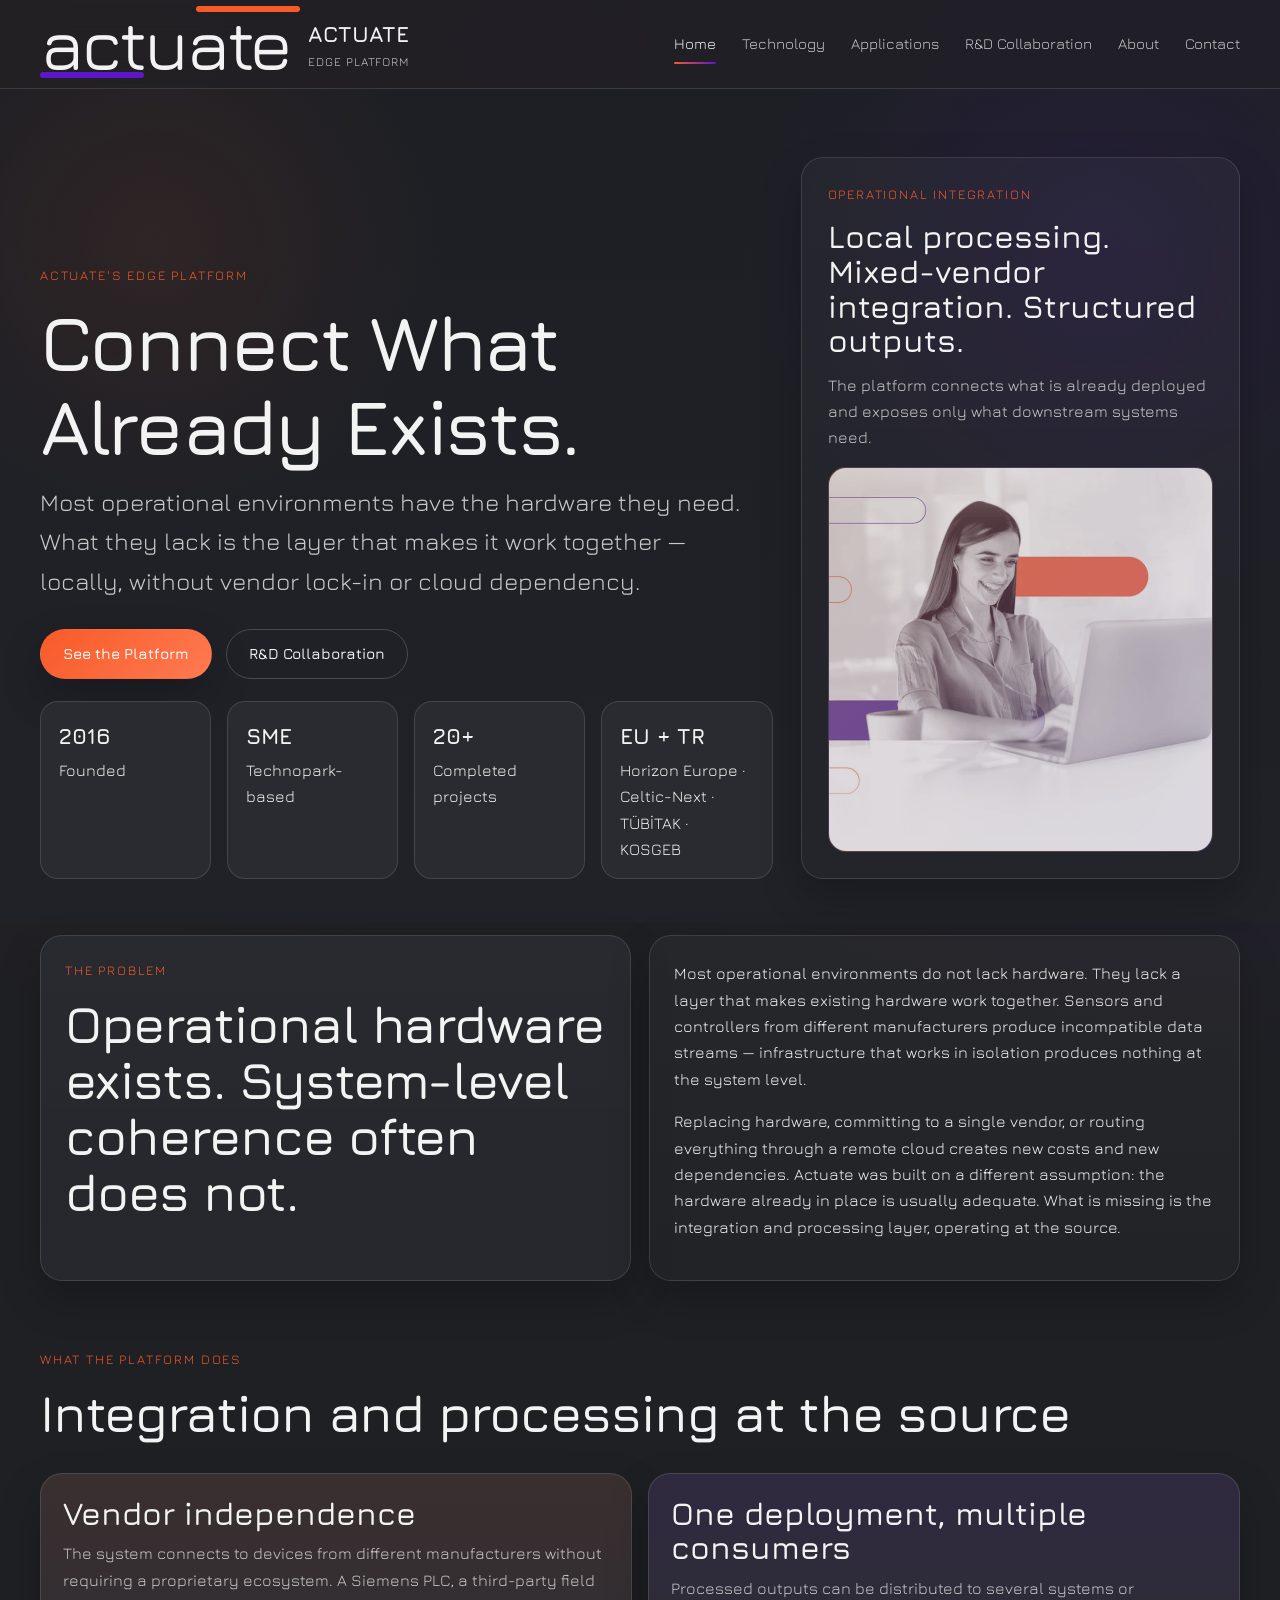
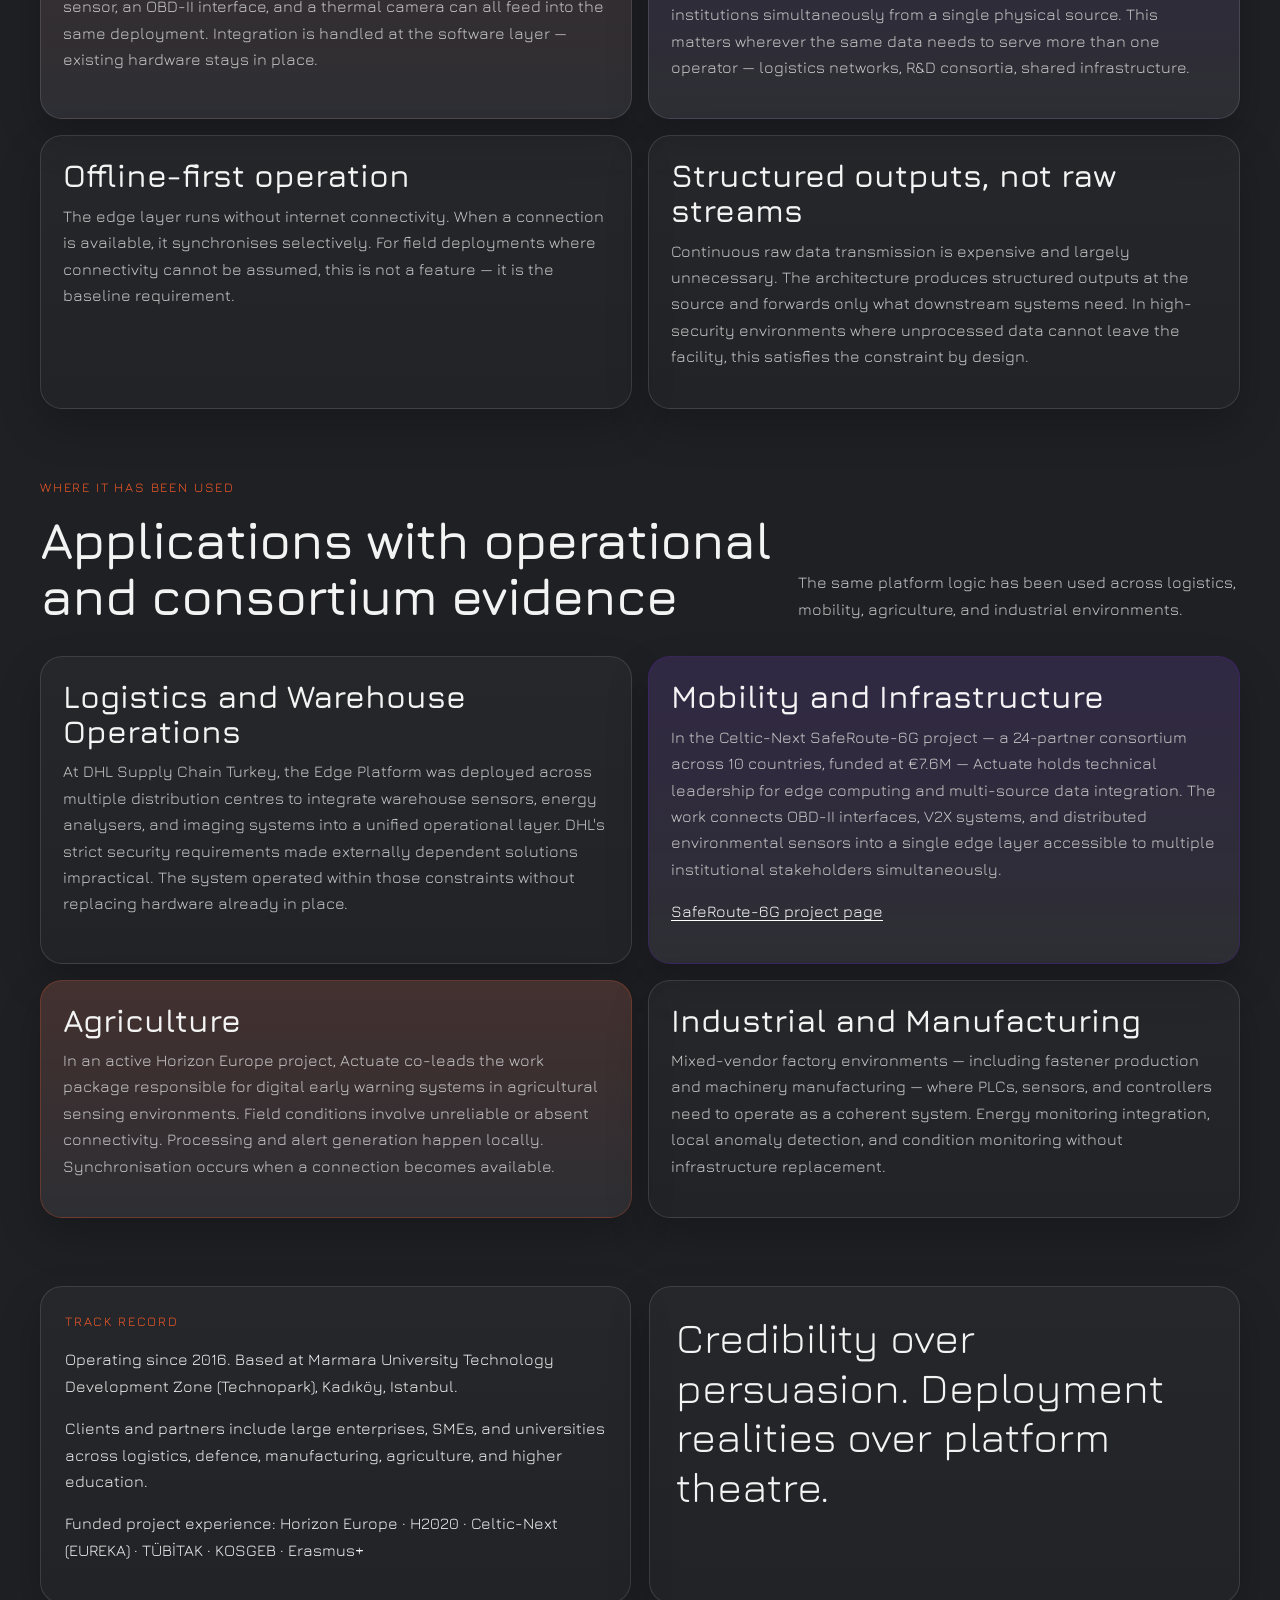
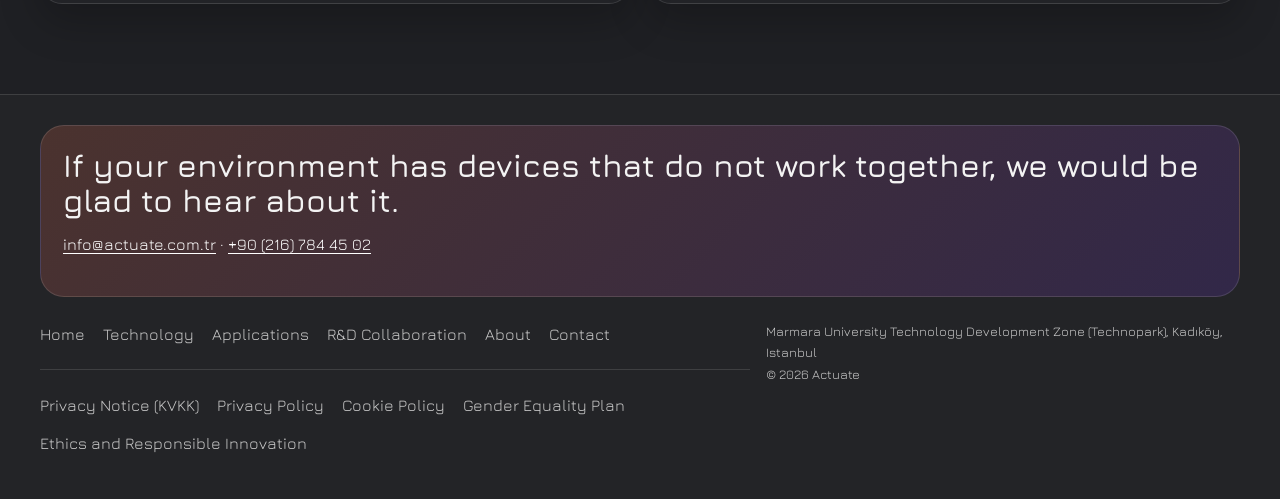
==== index.html @ cb900380 "Initial Actuate static website" ====
<!doctype html>
<html lang="en">
<head>
  <meta charset="utf-8">
  <meta name="viewport" content="width=device-width, initial-scale=1">
  <title>Actuate | Home</title>
  <meta name="description" content="Actuate edge platform for mixed-vendor environments.">
  <link rel="preconnect" href="https://fonts.googleapis.com">
  <link rel="preconnect" href="https://fonts.gstatic.com" crossorigin>
  <link rel="stylesheet" href="css/style.css">
</head>
<body>
  <header class="site-header">
    <div class="container nav-wrap">
      <a class="brand" href="index.html"><div class="brand-mark"><div class="brand-bars"><span class="brand-bar-orange"></span><span class="brand-bar-purple"></span></div><div class="brand-word">actuate</div></div><div class="brand-meta"><strong>ACTUATE</strong><small>Edge Platform</small></div></a>
      <nav class="main-nav">
        <a href="index.html" class="active">Home</a><a href="technology.html" class="">Technology</a><a href="applications.html" class="">Applications</a><a href="rd-collaboration.html" class="">R&D Collaboration</a><a href="about.html" class="">About</a><a href="contact.html" class="">Contact</a>
      </nav>
    </div>
  </header>
  <main>
    
<section class="hero">
  <div class="container hero-grid hero-home">
    <div>
      <div class="eyebrow">Actuate's Edge Platform</div>
      <h1>Connect What Already Exists.</h1>
      <p class="lead">Most operational environments have the hardware they need. What they lack is the layer that makes it work together — locally, without vendor lock-in or cloud dependency.</p>
      <div class="cta-row">
        <a class="btn btn-primary" href="technology.html">See the Platform</a>
        <a class="btn btn-secondary" href="rd-collaboration.html">R&amp;D Collaboration</a>
      </div>
      <div class="evidence-strip">
        <div class="evidence-item"><strong>2016</strong><span>Founded</span></div>
        <div class="evidence-item"><strong>SME</strong><span>Technopark-based</span></div>
        <div class="evidence-item"><strong>20+</strong><span>Completed projects</span></div>
        <div class="evidence-item"><strong>EU + TR</strong><span>Horizon Europe · Celtic-Next · TÜBİTAK · KOSGEB</span></div>
      </div>
    </div>
    <aside class="hero-panel">
      <div class="eyebrow">Operational integration</div>
      <h3>Local processing. Mixed-vendor integration. Structured outputs.</h3>
      <p class="muted">The platform connects what is already deployed and exposes only what downstream systems need.</p>
      <div class="shape"><img src="assets/images/shape-a.png" alt=""></div>
    </aside>
  </div>
</section>

<section class="section section-tight">
  <div class="container grid-2">
    <section class="panel panel-muted">
      <div class="eyebrow">The problem</div>
      <h2>Operational hardware exists. System-level coherence often does not.</h2>
    </section>
    <section class="panel">
      <p>Most operational environments do not lack hardware. They lack a layer that makes existing hardware work together. Sensors and controllers from different manufacturers produce incompatible data streams — infrastructure that works in isolation produces nothing at the system level.</p>
      <p>Replacing hardware, committing to a single vendor, or routing everything through a remote cloud creates new costs and new dependencies. Actuate was built on a different assumption: the hardware already in place is usually adequate. What is missing is the integration and processing layer, operating at the source.</p>
    </section>
  </div>
</section>

<section class="section">
  <div class="container">
    <div class="section-head">
      <div>
        <div class="eyebrow">What the platform does</div>
        <h2>Integration and processing at the source</h2>
      </div>
    </div>
    <div class="feature-grid">
      <article class="card card-accent">
        <h3>Vendor independence</h3>
        <p>The system connects to devices from different manufacturers without requiring a proprietary ecosystem. A Siemens PLC, a third-party field sensor, an OBD-II interface, and a thermal camera can all feed into the same deployment. Integration is handled at the software layer — existing hardware stays in place.</p>
      </article>
      <article class="card card-accent-2">
        <h3>One deployment, multiple consumers</h3>
        <p>Processed outputs can be distributed to several systems or institutions simultaneously from a single physical source. This matters wherever the same data needs to serve more than one operator — logistics networks, R&amp;D consortia, shared infrastructure.</p>
      </article>
      <article class="card">
        <h3>Offline-first operation</h3>
        <p>The edge layer runs without internet connectivity. When a connection is available, it synchronises selectively. For field deployments where connectivity cannot be assumed, this is not a feature — it is the baseline requirement.</p>
      </article>
      <article class="card">
        <h3>Structured outputs, not raw streams</h3>
        <p>Continuous raw data transmission is expensive and largely unnecessary. The architecture produces structured outputs at the source and forwards only what downstream systems need. In high-security environments where unprocessed data cannot leave the facility, this satisfies the constraint by design.</p>
      </article>
    </div>
  </div>
</section>

<section class="section">
  <div class="container">
    <div class="section-head">
      <div>
        <div class="eyebrow">Where it has been used</div>
        <h2>Applications with operational and consortium evidence</h2>
      </div>
      <p>The same platform logic has been used across logistics, mobility, agriculture, and industrial environments.</p>
    </div>
    <div class="applications-grid">
      <article class="card">
        <h3>Logistics and Warehouse Operations</h3>
        <p>At DHL Supply Chain Turkey, the Edge Platform was deployed across multiple distribution centres to integrate warehouse sensors, energy analysers, and imaging systems into a unified operational layer. DHL's strict security requirements made externally dependent solutions impractical. The system operated within those constraints without replacing hardware already in place.</p>
      </article>
      <article class="card app-emphasis-purple">
        <h3>Mobility and Infrastructure</h3>
        <p>In the Celtic-Next SafeRoute-6G project — a 24-partner consortium across 10 countries, funded at €7.6M — Actuate holds technical leadership for edge computing and multi-source data integration. The work connects OBD-II interfaces, V2X systems, and distributed environmental sensors into a single edge layer accessible to multiple institutional stakeholders simultaneously.</p>
        <p><a class="inline-link" href="https://www.celticnext.eu/project-saferoute-6g/" target="_blank" rel="noopener">SafeRoute-6G project page</a></p>
      </article>
      <article class="card app-emphasis">
        <h3>Agriculture</h3>
        <p>In an active Horizon Europe project, Actuate co-leads the work package responsible for digital early warning systems in agricultural sensing environments. Field conditions involve unreliable or absent connectivity. Processing and alert generation happen locally. Synchronisation occurs when a connection becomes available.</p>
      </article>
      <article class="card">
        <h3>Industrial and Manufacturing</h3>
        <p>Mixed-vendor factory environments — including fastener production and machinery manufacturing — where PLCs, sensors, and controllers need to operate as a coherent system. Energy monitoring integration, local anomaly detection, and condition monitoring without infrastructure replacement.</p>
      </article>
    </div>
  </div>
</section>

<section class="section">
  <div class="container grid-2">
    <section class="panel">
      <div class="eyebrow">Track record</div>
      <p>Operating since 2016. Based at Marmara University Technology Development Zone (Technopark), Kadıköy, Istanbul.</p>
      <p>Clients and partners include large enterprises, SMEs, and universities across logistics, defence, manufacturing, agriculture, and higher education.</p>
      <p>Funded project experience: Horizon Europe · H2020 · Celtic-Next (EUREKA) · TÜBİTAK · KOSGEB · Erasmus+</p>
    </section>
    <aside class="quote-card">
      <blockquote>Credibility over persuasion. Deployment realities over platform theatre.</blockquote>
    </aside>
  </div>
</section>

  </main>
  
<footer class="site-footer">
  <div class="container">
    <div class="footer-top-cta">
      <h3>If your environment has devices that do not work together, we would be glad to hear about it.</h3>
      <p><a class="inline-link" href="mailto:info@actuate.com.tr">info@actuate.com.tr</a> · <a class="inline-link" href="tel:+902167844502">+90 (216) 784 45 02</a></p>
    </div>
    <div class="footer-grid">
      <div>
        <div class="footer-nav"><a href="index.html">Home</a><a href="technology.html">Technology</a><a href="applications.html">Applications</a><a href="rd-collaboration.html">R&D Collaboration</a><a href="about.html">About</a><a href="contact.html">Contact</a></div>
        <hr class="sep">
        <div class="footer-legal"><a href="privacy-notice-kvkk.html">Privacy Notice (KVKK)</a><a href="privacy-policy.html">Privacy Policy</a><a href="cookie-policy.html">Cookie Policy</a><a href="gender-equality-plan.html">Gender Equality Plan</a><a href="ethics-and-responsible-innovation.html">Ethics and Responsible Innovation</a></div>
      </div>
      <div class="small">
        Marmara University Technology Development Zone (Technopark), Kadıköy, Istanbul<br>
        © <span data-year></span> Actuate
      </div>
    </div>
  </div>
</footer>

  <script src="js/main.js"></script>
</body>
</html>
---- css/style.css ----
@import url('https://fonts.googleapis.com/css2?family=Jura:wght@300;400;500;600;700&display=swap');

:root{
  --bg:#1f2024;
  --surface:#2a2b30;
  --surface-2:#24252a;
  --surface-3:#313238;
  --accent:#f85a28;
  --accent-2:#5b17c9;
  --text:#f3f3f3;
  --muted:#c9c9c9;
  --line:rgba(255,255,255,.12);
  --max:1200px;
  --radius:22px;
  --shadow:0 18px 42px rgba(0,0,0,.22);
}
*{box-sizing:border-box}
html{scroll-behavior:smooth}
body{
  margin:0;
  background:
    radial-gradient(circle at top right, rgba(91,23,201,.16), transparent 28%),
    radial-gradient(circle at top left, rgba(248,90,40,.10), transparent 26%),
    var(--bg);
  color:var(--text);
  font-family:"Jura",system-ui,sans-serif;
  line-height:1.65;
}
img{max-width:100%;display:block}
a{color:inherit;text-decoration:none}
.container{width:min(var(--max), calc(100% - 32px));margin:0 auto}
.site-header{
  position:sticky; top:0; z-index:50;
  backdrop-filter:blur(16px);
  background:rgba(31,32,36,.84);
  border-bottom:1px solid var(--line);
}
.nav-wrap{
  min-height:84px; display:flex; align-items:center; justify-content:space-between; gap:20px;
}
.brand{display:flex; align-items:center; gap:14px; min-width:0}
.brand img{width:132px; height:auto; border-radius:12px}
.brand small{color:var(--muted); display:block; font-size:12px; letter-spacing:.08em; text-transform:uppercase}
.main-nav{
  display:flex; gap:26px; flex-wrap:wrap; justify-content:flex-end; align-items:center;
}
.main-nav a{
  color:var(--muted);
  font-size:15px;
  position:relative;
  padding:10px 0;
}
.main-nav a:hover,.main-nav a.active{color:var(--text)}
.main-nav a.active::after,.main-nav a:hover::after{
  content:""; position:absolute; left:0; right:0; bottom:2px; height:2px;
  background:linear-gradient(90deg,var(--accent),var(--accent-2));
  border-radius:999px;
}
.hero{padding:68px 0 44px}
.hero-grid{
  display:grid; gap:28px; align-items:end;
}
.hero-home{grid-template-columns:1.25fr .75fr}
.hero-generic{grid-template-columns:1fr .62fr}
.eyebrow{
  color:var(--accent); font-size:13px; text-transform:uppercase; letter-spacing:.14em; margin-bottom:14px;
}
h1,h2,h3,h4{margin:0 0 14px; line-height:1.08}
h1{font-size:clamp(42px,8vw,78px); font-weight:600; letter-spacing:-.03em}
h2{font-size:clamp(30px,6vw,52px); font-weight:600; letter-spacing:-.02em}
h3{font-size:clamp(22px,4.6vw,32px); font-weight:600}
p{margin:0 0 16px}
.lead{
  color:var(--muted);
  font-size:clamp(18px,2.4vw,24px);
  max-width:900px;
}
.cta-row{display:flex; gap:14px; flex-wrap:wrap; margin-top:28px}
.btn{
  display:inline-flex; align-items:center; justify-content:center;
  min-height:50px; padding:0 22px; border-radius:999px;
  border:1px solid transparent; font-weight:600; font-size:15px;
  transition:.2s ease;
}
.btn-primary{
  background:linear-gradient(135deg,var(--accent),#ff7a52); color:#fff; box-shadow:var(--shadow);
}
.btn-secondary{
  background:transparent; border-color:rgba(255,255,255,.18); color:var(--text);
}
.btn:hover{transform:translateY(-1px)}
.hero-panel,.panel,.card,.evidence-card,.quote-card{
  background:linear-gradient(180deg, rgba(255,255,255,.03), rgba(255,255,255,.015));
  border:1px solid var(--line);
  box-shadow:var(--shadow);
  border-radius:var(--radius);
}
.hero-panel{padding:26px; min-height:100%}
.hero-panel .shape{
  aspect-ratio:1/1; border-radius:18px; overflow:hidden; margin-top:10px;
  background:
    linear-gradient(135deg, rgba(248,90,40,.2), rgba(91,23,201,.2)),
    var(--surface);
  border:1px solid rgba(255,255,255,.08);
}
.hero-panel .shape img{width:100%; height:100%; object-fit:cover; mix-blend-mode:screen; opacity:.82}
.section{padding:34px 0}
.section-tight{padding-top:12px}
.section-head{display:flex; align-items:end; justify-content:space-between; gap:20px; margin-bottom:18px}
.section-head p{max-width:760px; color:var(--muted)}
.grid-2{display:grid; grid-template-columns:1fr; gap:18px}
.panel{padding:24px}
.panel-muted{background:linear-gradient(180deg, rgba(255,255,255,.025), rgba(255,255,255,.01)), var(--surface-2)}
.list-clean{margin:0; padding-left:18px}
.list-clean li{margin:0 0 10px}
.feature-grid,.applications-grid,.legal-grid,.evidence-strip,.contact-grid,.footer-grid{
  display:grid; gap:16px;
}
.feature-grid,.applications-grid{grid-template-columns:1fr}
.card{padding:22px; height:100%}
.card h3{margin-bottom:10px}
.card p,.muted{color:var(--muted)}
.card-accent{
  background:
    linear-gradient(180deg, rgba(248,90,40,.08), rgba(255,255,255,.015)),
    var(--surface);
}
.card-accent-2{
  background:
    linear-gradient(180deg, rgba(91,23,201,.10), rgba(255,255,255,.015)),
    var(--surface);
}
.evidence-strip{grid-template-columns:repeat(2,1fr); margin-top:22px}
.evidence-item{
  background:var(--surface);
  border:1px solid var(--line);
  border-radius:18px;
  padding:16px 18px;
}
.evidence-item strong{display:block; font-size:22px; margin-bottom:2px}
.quote-card{
  padding:26px;
  position:relative;
}
.quote-card blockquote{
  margin:0;
  font-size:clamp(26px,4vw,42px);
  line-height:1.18;
}
.safe-card{
  padding:22px;
  background:
    linear-gradient(180deg, rgba(91,23,201,.16), rgba(255,255,255,.015)),
    var(--surface);
}
.stats{display:grid; grid-template-columns:repeat(2,1fr); gap:12px; margin:18px 0}
.stat{
  background:rgba(255,255,255,.04);
  border:1px solid rgba(255,255,255,.08);
  border-radius:16px;
  padding:14px;
}
.stat strong{display:block; font-size:22px}
.app-emphasis{
  border-color:rgba(248,90,40,.25);
  background:
    linear-gradient(180deg, rgba(248,90,40,.12), rgba(255,255,255,.015)),
    var(--surface);
}
.app-emphasis-purple{
  border-color:rgba(91,23,201,.24);
  background:
    linear-gradient(180deg, rgba(91,23,201,.13), rgba(255,255,255,.015)),
    var(--surface);
}
.table-wrap{overflow:auto}
table{
  width:100%; border-collapse:collapse; min-width:680px; background:var(--surface);
  border:1px solid var(--line); border-radius:18px; overflow:hidden;
}
th,td{padding:16px 18px; text-align:left; border-bottom:1px solid var(--line)}
th{font-weight:600; color:#fff; background:rgba(255,255,255,.03)}
tr:last-child td{border-bottom:none}
.contact-grid{grid-template-columns:1fr}
.form-grid{display:grid; gap:14px}
label{display:block; font-size:14px; color:var(--muted); margin-bottom:8px}
input,textarea,select{
  width:100%; background:#191a1d; color:var(--text);
  border:1px solid rgba(255,255,255,.10); border-radius:14px;
  padding:14px 16px; font:inherit;
}
textarea{min-height:160px; resize:vertical}
.site-footer{
  margin-top:56px; padding:30px 0 42px; border-top:1px solid var(--line);
  background:rgba(255,255,255,.015);
}
.footer-top-cta{
  padding:22px; margin-bottom:24px;
  background:
    linear-gradient(135deg, rgba(248,90,40,.16), rgba(91,23,201,.16)),
    var(--surface);
  border:1px solid var(--line); border-radius:24px;
}
.footer-grid{grid-template-columns:1fr}
.footer-nav,.footer-legal{display:flex; flex-wrap:wrap; gap:12px 18px}
.footer-nav a,.footer-legal a{color:var(--muted)}
.footer-nav a:hover,.footer-legal a:hover{color:#fff}
.small{font-size:13px; color:var(--muted)}
.inline-link{color:#fff; text-decoration:underline; text-underline-offset:3px}
.kv-only{max-width:920px}
hr.sep{border:none; border-top:1px solid var(--line); margin:22px 0}
@media (min-width:720px){
  .grid-2{grid-template-columns:1fr 1fr}
  .feature-grid{grid-template-columns:repeat(2,1fr)}
  .applications-grid{grid-template-columns:repeat(2,1fr)}
  .contact-grid{grid-template-columns:.95fr 1.05fr}
  .footer-grid{grid-template-columns:1.2fr .8fr}
  .evidence-strip{grid-template-columns:repeat(4,1fr)}
}
@media (min-width:980px){
  .feature-grid{grid-template-columns:repeat(2,1fr)}
  .applications-grid{grid-template-columns:repeat(2,1fr)}
}
@media (max-width:880px){
  .hero-home,.hero-generic{grid-template-columns:1fr}
  .nav-wrap{align-items:flex-start; padding:14px 0}
}


/* V2.1 revisions */
.brand{gap:18px}
.brand img{display:none}
.brand-mark{position:relative;display:flex;flex-direction:column;justify-content:center;min-width:240px;height:88px}
.brand-word{font-size:72px;line-height:.9;font-weight:500;letter-spacing:-.04em;color:#f3f3f3}
.brand-bars{position:absolute;inset:0;pointer-events:none}
.brand-bar-orange,.brand-bar-purple{position:absolute;height:6px;border-radius:999px}
.brand-bar-orange{width:104px;left:156px;top:6px;background:var(--accent)}
.brand-bar-purple{width:104px;left:0;bottom:10px;background:var(--accent-2)}
.brand-meta strong{font-size:22px}
.brand-meta span{font-size:13px}
.hero{background:radial-gradient(circle at 86% 20%, rgba(91,23,201,.12), transparent 28%),radial-gradient(circle at 12% 18%, rgba(248,90,40,.08), transparent 22%),linear-gradient(180deg, #1d1f24 0%, #202228 100%)}
.hero-card{min-height:100%}
.visual-frame{min-height:280px;border-radius:22px;border:1px solid rgba(255,255,255,.09);background:linear-gradient(180deg, rgba(255,255,255,.02), rgba(255,255,255,.01)), #17181c;position:relative;overflow:hidden}
.visual-grid{position:absolute;inset:0;background-image:linear-gradient(rgba(255,255,255,.04) 1px, transparent 1px),linear-gradient(90deg, rgba(255,255,255,.04) 1px, transparent 1px);background-size:28px 28px;mask-image:linear-gradient(180deg, rgba(0,0,0,.9), rgba(0,0,0,.28))}
.visual-chip{position:absolute;padding:10px 14px;border-radius:999px;background:rgba(255,255,255,.06);border:1px solid rgba(255,255,255,.10);font-size:13px}
.visual-chip.orange{background:rgba(248,90,40,.12)}
.visual-chip.purple{background:rgba(91,23,201,.14)}
.visual-chip.one{left:10%;top:14%}
.visual-chip.two{right:14%;top:20%}
.visual-chip.three{left:14%;bottom:18%}
.visual-chip.four{right:10%;bottom:14%}
.glow-core{position:absolute;left:50%;top:50%;transform:translate(-50%,-50%);width:120px;height:120px;border-radius:50%;background:radial-gradient(circle, rgba(255,255,255,.9) 0%, rgba(248,90,40,.7) 18%, rgba(91,23,201,.42) 34%, rgba(91,23,201,0) 72%);filter:blur(4px);animation:corePulse 4s ease-in-out infinite}
.orbit{position:absolute;left:50%;top:50%;transform:translate(-50%,-50%);width:260px;height:260px;border-radius:50%;border:1px solid rgba(255,255,255,.08)}
.orbit.two{width:340px;height:340px;animation:spin 18s linear infinite}
.orbit.one{animation:spinReverse 14s linear infinite}
.orbit-dot{position:absolute;width:12px;height:12px;border-radius:50%;background:var(--accent);top:10px;left:50%;transform:translateX(-50%);box-shadow:0 0 18px rgba(248,90,40,.8)}
.orbit.two .orbit-dot{background:var(--accent-2);box-shadow:0 0 18px rgba(91,23,201,.8)}
.proof-banner{display:grid;grid-template-columns:1.2fr .8fr;gap:16px;align-items:stretch}
.metric-row{display:grid;grid-template-columns:repeat(3,1fr);gap:12px}
.metric{padding:18px;border-radius:18px;background:rgba(255,255,255,.04);border:1px solid rgba(255,255,255,.08)}
.metric strong{display:block;font-size:28px}
.app-visual{min-height:150px;border-radius:18px;border:1px solid rgba(255,255,255,.08);background:radial-gradient(circle at 18% 30%, rgba(248,90,40,.22), transparent 22%),radial-gradient(circle at 82% 40%, rgba(91,23,201,.24), transparent 24%),linear-gradient(180deg, rgba(255,255,255,.02), rgba(255,255,255,.01)), #181a1e;position:relative;overflow:hidden;margin-top:16px}
.app-visual:before,.app-visual:after{content:"";position:absolute;height:2px;left:10%;right:10%;background:linear-gradient(90deg, transparent, rgba(255,255,255,.16), transparent)}
.app-visual:before{top:38%}
.app-visual:after{top:62%}
.app-visual .dot{position:absolute;width:12px;height:12px;border-radius:50%;background:var(--accent);top:calc(38% - 5px);left:20%;animation:scanDot 5s linear infinite}
.app-visual .dot.two{top:calc(62% - 5px);background:var(--accent-2);animation-duration:6s}
@keyframes corePulse{0%,100%{transform:translate(-50%,-50%) scale(.92)}50%{transform:translate(-50%,-50%) scale(1.06)}}
@keyframes spin{from{transform:translate(-50%,-50%) rotate(0deg)}to{transform:translate(-50%,-50%) rotate(360deg)}}
@keyframes spinReverse{from{transform:translate(-50%,-50%) rotate(360deg)}to{transform:translate(-50%,-50%) rotate(0deg)}}
@keyframes scanDot{0%{left:16%}100%{left:82%}}
@media (max-width:980px){.brand-mark{min-width:180px;height:72px}.brand-word{font-size:56px}.brand-bar-orange{left:120px;width:82px}.brand-bar-purple{width:82px}.proof-banner,.metric-row{grid-template-columns:1fr}}
@media (max-width:760px){.brand-mark{min-width:150px;height:60px}.brand-word{font-size:46px}.brand-bar-orange{left:98px;width:64px;top:4px}.brand-bar-purple{width:64px;bottom:8px}}
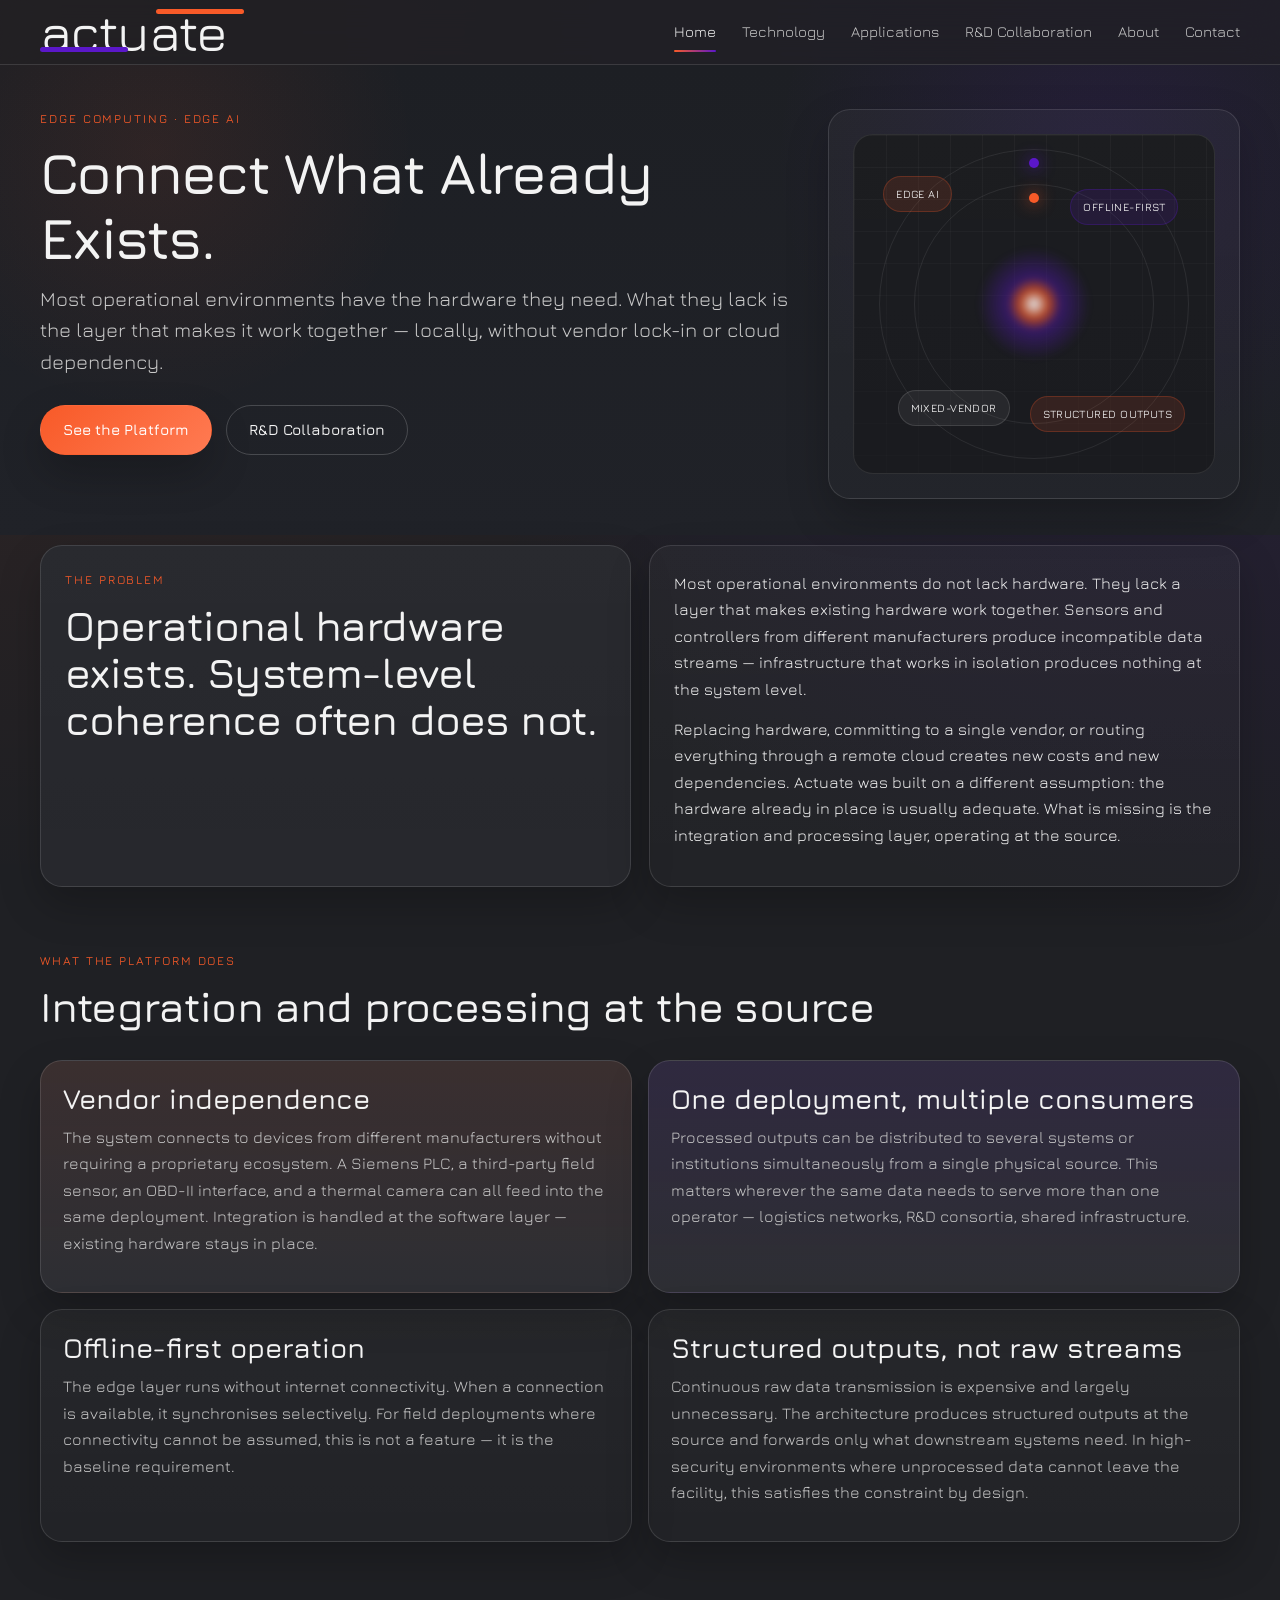
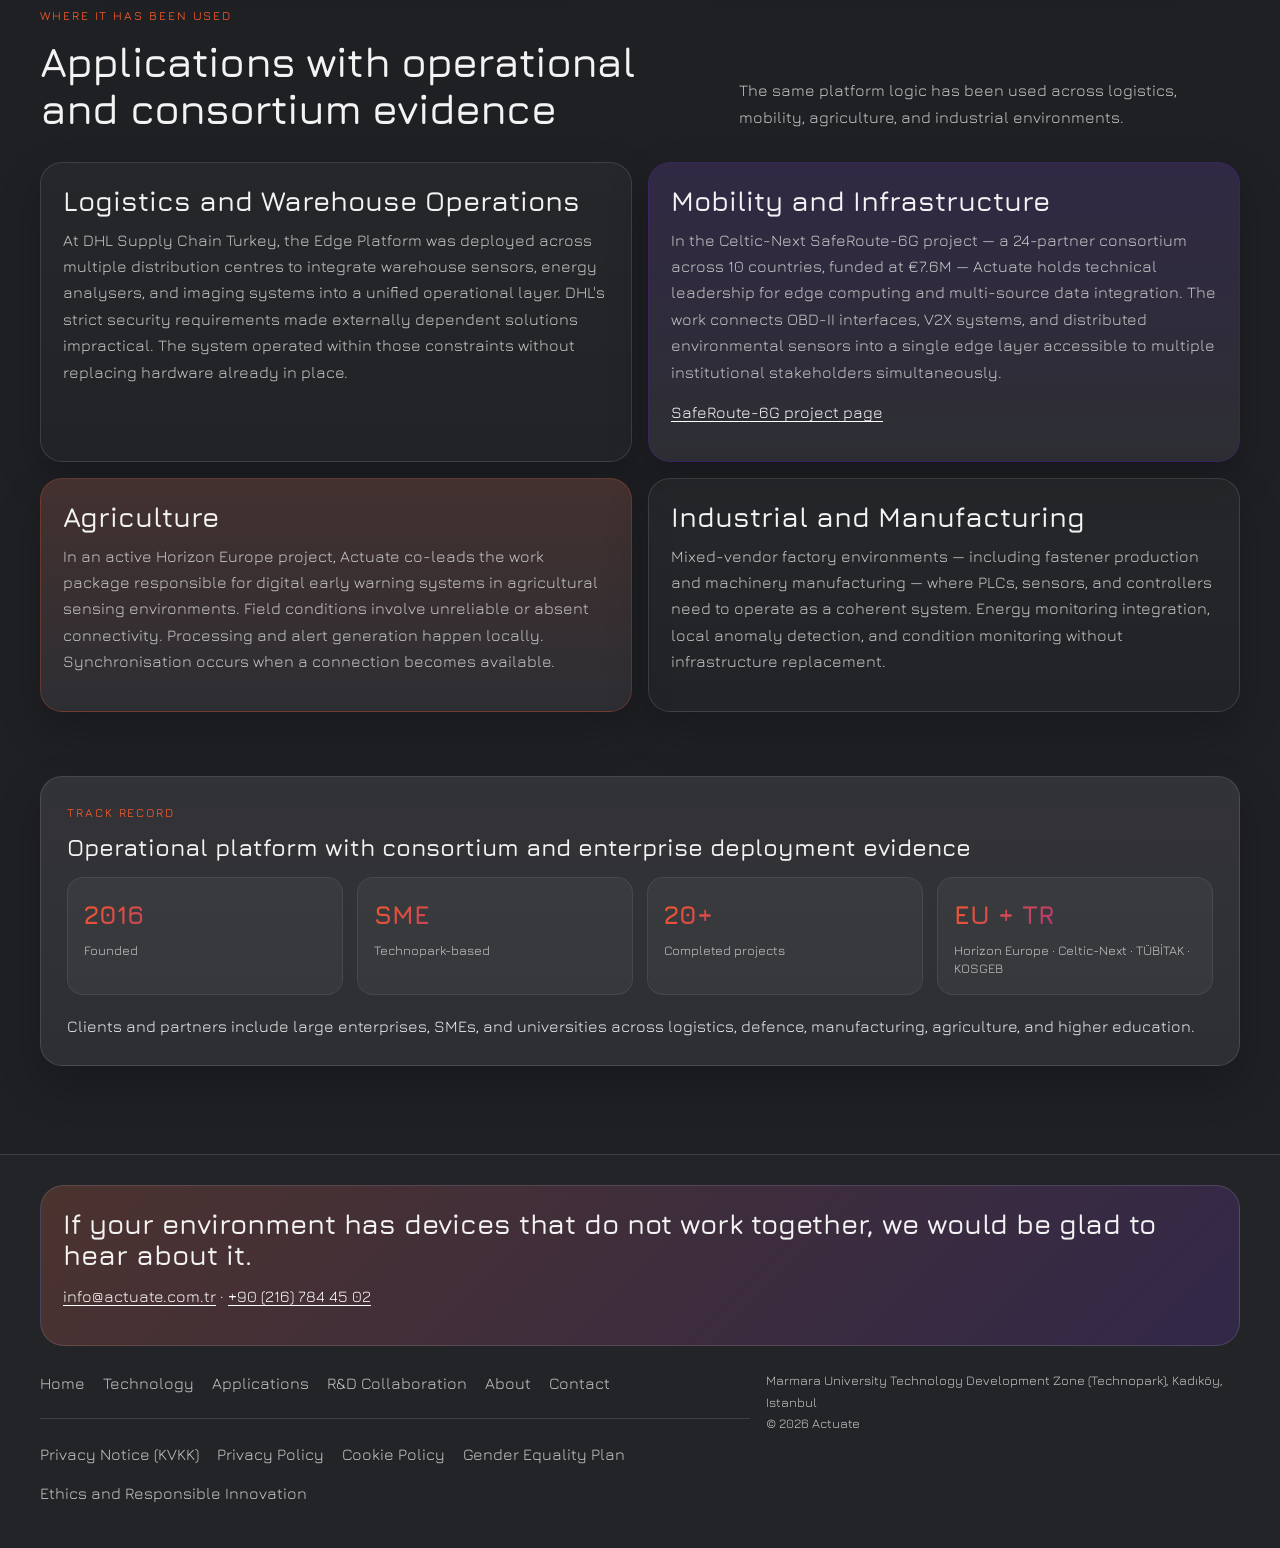
==== commit 7276226d: "Updated about.html" ====
--- a/index.html
+++ b/index.html
@@ -12,7 +12,7 @@
 <body>
   <header class="site-header">
     <div class="container nav-wrap">
-      <a class="brand" href="index.html"><div class="brand-mark"><div class="brand-bars"><span class="brand-bar-orange"></span><span class="brand-bar-purple"></span></div><div class="brand-word">actuate</div></div><div class="brand-meta"><strong>ACTUATE</strong><small>Edge Platform</small></div></a>
+      <a class="brand" href="index.html"><div class="brand-mark"><div class="brand-bars"><span class="brand-bar-orange"></span><span class="brand-bar-purple"></span></div><div class="brand-word">actuate</div></div></a>
       <nav class="main-nav">
         <a href="index.html" class="active">Home</a><a href="technology.html" class="">Technology</a><a href="applications.html" class="">Applications</a><a href="rd-collaboration.html" class="">R&D Collaboration</a><a href="about.html" class="">About</a><a href="contact.html" class="">Contact</a>
       </nav>
@@ -23,25 +23,25 @@
 <section class="hero">
   <div class="container hero-grid hero-home">
     <div>
-      <div class="eyebrow">Actuate's Edge Platform</div>
+      <div class="eyebrow">Edge Computing · Edge AI</div>
       <h1>Connect What Already Exists.</h1>
       <p class="lead">Most operational environments have the hardware they need. What they lack is the layer that makes it work together — locally, without vendor lock-in or cloud dependency.</p>
       <div class="cta-row">
         <a class="btn btn-primary" href="technology.html">See the Platform</a>
         <a class="btn btn-secondary" href="rd-collaboration.html">R&amp;D Collaboration</a>
       </div>
-      <div class="evidence-strip">
-        <div class="evidence-item"><strong>2016</strong><span>Founded</span></div>
-        <div class="evidence-item"><strong>SME</strong><span>Technopark-based</span></div>
-        <div class="evidence-item"><strong>20+</strong><span>Completed projects</span></div>
-        <div class="evidence-item"><strong>EU + TR</strong><span>Horizon Europe · Celtic-Next · TÜBİTAK · KOSGEB</span></div>
-      </div>
     </div>
     <aside class="hero-panel">
-      <div class="eyebrow">Operational integration</div>
-      <h3>Local processing. Mixed-vendor integration. Structured outputs.</h3>
-      <p class="muted">The platform connects what is already deployed and exposes only what downstream systems need.</p>
-      <div class="shape"><img src="assets/images/shape-a.png" alt=""></div>
+      <div class="edge-visual">
+        <div class="visual-grid"></div>
+        <div class="glow-core"></div>
+        <div class="orbit one"><div class="orbit-dot"></div></div>
+        <div class="orbit two"><div class="orbit-dot"></div></div>
+        <div class="visual-chip orange one">Edge AI</div>
+        <div class="visual-chip purple two">Offline-first</div>
+        <div class="visual-chip three">Mixed-vendor</div>
+        <div class="visual-chip orange four">Structured outputs</div>
+      </div>
     </aside>
   </div>
 </section>
@@ -120,16 +120,30 @@
 </section>
 
 <section class="section">
-  <div class="container grid-2">
-    <section class="panel">
+  <div class="container">
+    <div class="proof-banner">
       <div class="eyebrow">Track record</div>
-      <p>Operating since 2016. Based at Marmara University Technology Development Zone (Technopark), Kadıköy, Istanbul.</p>
-      <p>Clients and partners include large enterprises, SMEs, and universities across logistics, defence, manufacturing, agriculture, and higher education.</p>
-      <p>Funded project experience: Horizon Europe · H2020 · Celtic-Next (EUREKA) · TÜBİTAK · KOSGEB · Erasmus+</p>
-    </section>
-    <aside class="quote-card">
-      <blockquote>Credibility over persuasion. Deployment realities over platform theatre.</blockquote>
-    </aside>
+      <h3>Operational platform with consortium and enterprise deployment evidence</h3>
+      <div class="proof-grid">
+        <div class="proof-item">
+          <strong>2016</strong>
+          <span>Founded</span>
+        </div>
+        <div class="proof-item">
+          <strong>SME</strong>
+          <span>Technopark-based</span>
+        </div>
+        <div class="proof-item">
+          <strong>20+</strong>
+          <span>Completed projects</span>
+        </div>
+        <div class="proof-item">
+          <strong>EU + TR</strong>
+          <span>Horizon Europe · Celtic-Next · TÜBİTAK · KOSGEB</span>
+        </div>
+      </div>
+      <p style="margin-top:18px;margin-bottom:0">Clients and partners include large enterprises, SMEs, and universities across logistics, defence, manufacturing, agriculture, and higher education.</p>
+    </div>
   </div>
 </section>
 
--- a/css/style.css
+++ b/css/style.css
@@ -37,11 +37,10 @@
   border-bottom:1px solid var(--line);
 }
 .nav-wrap{
-  min-height:84px; display:flex; align-items:center; justify-content:space-between; gap:20px;
-}
-.brand{display:flex; align-items:center; gap:14px; min-width:0}
-.brand img{width:132px; height:auto; border-radius:12px}
-.brand small{color:var(--muted); display:block; font-size:12px; letter-spacing:.08em; text-transform:uppercase}
+  min-height:64px; display:flex; align-items:center; justify-content:space-between; gap:20px;
+}
+.brand{display:flex; align-items:center; gap:0; min-width:0}
+.brand img{display:none}
 .main-nav{
   display:flex; gap:26px; flex-wrap:wrap; justify-content:flex-end; align-items:center;
 }
@@ -50,6 +49,7 @@
   font-size:15px;
   position:relative;
   padding:10px 0;
+  transition:color .2s ease;
 }
 .main-nav a:hover,.main-nav a.active{color:var(--text)}
 .main-nav a.active::after,.main-nav a:hover::after{
@@ -57,24 +57,25 @@
   background:linear-gradient(90deg,var(--accent),var(--accent-2));
   border-radius:999px;
 }
-.hero{padding:68px 0 44px}
+.hero{padding:44px 0 36px}
 .hero-grid{
-  display:grid; gap:28px; align-items:end;
-}
-.hero-home{grid-template-columns:1.25fr .75fr}
+  display:grid; gap:24px; align-items:start;
+}
+.hero-home{grid-template-columns:1.3fr .7fr}
 .hero-generic{grid-template-columns:1fr .62fr}
 .eyebrow{
-  color:var(--accent); font-size:13px; text-transform:uppercase; letter-spacing:.14em; margin-bottom:14px;
-}
-h1,h2,h3,h4{margin:0 0 14px; line-height:1.08}
-h1{font-size:clamp(42px,8vw,78px); font-weight:600; letter-spacing:-.03em}
-h2{font-size:clamp(30px,6vw,52px); font-weight:600; letter-spacing:-.02em}
-h3{font-size:clamp(22px,4.6vw,32px); font-weight:600}
-p{margin:0 0 16px}
+  color:var(--accent); font-size:12px; text-transform:uppercase; letter-spacing:.16em; margin-bottom:12px; font-weight:500;
+}
+h1,h2,h3,h4{margin:0 0 12px; line-height:1.12}
+h1{font-size:clamp(38px,6vw,58px); font-weight:600; letter-spacing:-.03em}
+h2{font-size:clamp(26px,4.8vw,42px); font-weight:600; letter-spacing:-.02em}
+h3{font-size:clamp(20px,3.8vw,28px); font-weight:600}
+p{margin:0 0 14px}
 .lead{
   color:var(--muted);
-  font-size:clamp(18px,2.4vw,24px);
+  font-size:clamp(17px,2.2vw,20px);
   max-width:900px;
+  line-height:1.58;
 }
 .cta-row{display:flex; gap:14px; flex-wrap:wrap; margin-top:28px}
 .btn{
@@ -90,23 +91,15 @@
   background:transparent; border-color:rgba(255,255,255,.18); color:var(--text);
 }
 .btn:hover{transform:translateY(-1px)}
-.hero-panel,.panel,.card,.evidence-card,.quote-card{
+.hero-panel,.panel,.card,.evidence-card{
   background:linear-gradient(180deg, rgba(255,255,255,.03), rgba(255,255,255,.015));
   border:1px solid var(--line);
   box-shadow:var(--shadow);
   border-radius:var(--radius);
 }
-.hero-panel{padding:26px; min-height:100%}
-.hero-panel .shape{
-  aspect-ratio:1/1; border-radius:18px; overflow:hidden; margin-top:10px;
-  background:
-    linear-gradient(135deg, rgba(248,90,40,.2), rgba(91,23,201,.2)),
-    var(--surface);
-  border:1px solid rgba(255,255,255,.08);
-}
-.hero-panel .shape img{width:100%; height:100%; object-fit:cover; mix-blend-mode:screen; opacity:.82}
-.section{padding:34px 0}
-.section-tight{padding-top:12px}
+.hero-panel{padding:24px; min-height:100%}
+.section{padding:32px 0}
+.section-tight{padding-top:10px}
 .section-head{display:flex; align-items:end; justify-content:space-between; gap:20px; margin-bottom:18px}
 .section-head p{max-width:760px; color:var(--muted)}
 .grid-2{display:grid; grid-template-columns:1fr; gap:18px}
@@ -139,15 +132,6 @@
   padding:16px 18px;
 }
 .evidence-item strong{display:block; font-size:22px; margin-bottom:2px}
-.quote-card{
-  padding:26px;
-  position:relative;
-}
-.quote-card blockquote{
-  margin:0;
-  font-size:clamp(26px,4vw,42px);
-  line-height:1.18;
-}
 .safe-card{
   padding:22px;
   background:
@@ -228,47 +212,61 @@
 }
 
 
-/* V2.1 revisions */
-.brand{gap:18px}
-.brand img{display:none}
-.brand-mark{position:relative;display:flex;flex-direction:column;justify-content:center;min-width:240px;height:88px}
-.brand-word{font-size:72px;line-height:.9;font-weight:500;letter-spacing:-.04em;color:#f3f3f3}
+.brand-mark{position:relative;display:flex;flex-direction:column;justify-content:center;min-width:200px;height:54px}
+.brand-word{font-size:52px;line-height:.9;font-weight:500;letter-spacing:-.03em;color:#f3f3f3}
 .brand-bars{position:absolute;inset:0;pointer-events:none}
-.brand-bar-orange,.brand-bar-purple{position:absolute;height:6px;border-radius:999px}
-.brand-bar-orange{width:104px;left:156px;top:6px;background:var(--accent)}
-.brand-bar-purple{width:104px;left:0;bottom:10px;background:var(--accent-2)}
-.brand-meta strong{font-size:22px}
-.brand-meta span{font-size:13px}
+.brand-bar-orange,.brand-bar-purple{position:absolute;height:5px;border-radius:999px}
+.brand-bar-orange{width:88px;left:116px;top:4px;background:var(--accent)}
+.brand-bar-purple{width:88px;left:0;bottom:7px;background:var(--accent-2)}
+.brand-meta{display:none}
 .hero{background:radial-gradient(circle at 86% 20%, rgba(91,23,201,.12), transparent 28%),radial-gradient(circle at 12% 18%, rgba(248,90,40,.08), transparent 22%),linear-gradient(180deg, #1d1f24 0%, #202228 100%)}
-.hero-card{min-height:100%}
-.visual-frame{min-height:280px;border-radius:22px;border:1px solid rgba(255,255,255,.09);background:linear-gradient(180deg, rgba(255,255,255,.02), rgba(255,255,255,.01)), #17181c;position:relative;overflow:hidden}
-.visual-grid{position:absolute;inset:0;background-image:linear-gradient(rgba(255,255,255,.04) 1px, transparent 1px),linear-gradient(90deg, rgba(255,255,255,.04) 1px, transparent 1px);background-size:28px 28px;mask-image:linear-gradient(180deg, rgba(0,0,0,.9), rgba(0,0,0,.28))}
-.visual-chip{position:absolute;padding:10px 14px;border-radius:999px;background:rgba(255,255,255,.06);border:1px solid rgba(255,255,255,.10);font-size:13px}
-.visual-chip.orange{background:rgba(248,90,40,.12)}
-.visual-chip.purple{background:rgba(91,23,201,.14)}
-.visual-chip.one{left:10%;top:14%}
-.visual-chip.two{right:14%;top:20%}
-.visual-chip.three{left:14%;bottom:18%}
-.visual-chip.four{right:10%;bottom:14%}
-.glow-core{position:absolute;left:50%;top:50%;transform:translate(-50%,-50%);width:120px;height:120px;border-radius:50%;background:radial-gradient(circle, rgba(255,255,255,.9) 0%, rgba(248,90,40,.7) 18%, rgba(91,23,201,.42) 34%, rgba(91,23,201,0) 72%);filter:blur(4px);animation:corePulse 4s ease-in-out infinite}
-.orbit{position:absolute;left:50%;top:50%;transform:translate(-50%,-50%);width:260px;height:260px;border-radius:50%;border:1px solid rgba(255,255,255,.08)}
-.orbit.two{width:340px;height:340px;animation:spin 18s linear infinite}
-.orbit.one{animation:spinReverse 14s linear infinite}
-.orbit-dot{position:absolute;width:12px;height:12px;border-radius:50%;background:var(--accent);top:10px;left:50%;transform:translateX(-50%);box-shadow:0 0 18px rgba(248,90,40,.8)}
-.orbit.two .orbit-dot{background:var(--accent-2);box-shadow:0 0 18px rgba(91,23,201,.8)}
-.proof-banner{display:grid;grid-template-columns:1.2fr .8fr;gap:16px;align-items:stretch}
-.metric-row{display:grid;grid-template-columns:repeat(3,1fr);gap:12px}
-.metric{padding:18px;border-radius:18px;background:rgba(255,255,255,.04);border:1px solid rgba(255,255,255,.08)}
-.metric strong{display:block;font-size:28px}
-.app-visual{min-height:150px;border-radius:18px;border:1px solid rgba(255,255,255,.08);background:radial-gradient(circle at 18% 30%, rgba(248,90,40,.22), transparent 22%),radial-gradient(circle at 82% 40%, rgba(91,23,201,.24), transparent 24%),linear-gradient(180deg, rgba(255,255,255,.02), rgba(255,255,255,.01)), #181a1e;position:relative;overflow:hidden;margin-top:16px}
-.app-visual:before,.app-visual:after{content:"";position:absolute;height:2px;left:10%;right:10%;background:linear-gradient(90deg, transparent, rgba(255,255,255,.16), transparent)}
-.app-visual:before{top:38%}
-.app-visual:after{top:62%}
-.app-visual .dot{position:absolute;width:12px;height:12px;border-radius:50%;background:var(--accent);top:calc(38% - 5px);left:20%;animation:scanDot 5s linear infinite}
-.app-visual .dot.two{top:calc(62% - 5px);background:var(--accent-2);animation-duration:6s}
+.edge-visual{position:relative;min-height:340px;border-radius:20px;border:1px solid rgba(255,255,255,.09);background:linear-gradient(180deg, rgba(255,255,255,.02), rgba(255,255,255,.01)), #17181c;overflow:hidden}
+.visual-grid{position:absolute;inset:0;background-image:linear-gradient(rgba(255,255,255,.04) 1px, transparent 1px),linear-gradient(90deg, rgba(255,255,255,.04) 1px, transparent 1px);background-size:32px 32px;mask-image:linear-gradient(180deg, rgba(0,0,0,.88), rgba(0,0,0,.26))}
+.visual-chip{position:absolute;padding:8px 12px;border-radius:999px;background:rgba(255,255,255,.06);border:1px solid rgba(255,255,255,.12);font-size:11px;font-weight:500;letter-spacing:.04em;text-transform:uppercase;transition:all .3s ease}
+.visual-chip:hover{background:rgba(255,255,255,.10);border-color:rgba(255,255,255,.20)}
+.visual-chip.orange{background:rgba(248,90,40,.12);border-color:rgba(248,90,40,.24)}
+.visual-chip.orange:hover{background:rgba(248,90,40,.18)}
+.visual-chip.purple{background:rgba(91,23,201,.14);border-color:rgba(91,23,201,.26)}
+.visual-chip.purple:hover{background:rgba(91,23,201,.20)}
+.visual-chip.one{left:8%;top:12%}
+.visual-chip.two{right:10%;top:16%}
+.visual-chip.three{left:12%;bottom:14%}
+.visual-chip.four{right:8%;bottom:12%}
+.glow-core{position:absolute;left:50%;top:50%;transform:translate(-50%,-50%);width:110px;height:110px;border-radius:50%;background:radial-gradient(circle, rgba(255,255,255,.88) 0%, rgba(248,90,40,.68) 18%, rgba(91,23,201,.40) 34%, rgba(91,23,201,0) 72%);filter:blur(3px);animation:corePulse 4s ease-in-out infinite}
+.orbit{position:absolute;left:50%;top:50%;transform:translate(-50%,-50%);border-radius:50%;border:1px solid rgba(255,255,255,.08)}
+.orbit.one{width:240px;height:240px;animation:spinReverse 16s linear infinite}
+.orbit.two{width:310px;height:310px;animation:spin 20s linear infinite}
+.orbit-dot{position:absolute;width:10px;height:10px;border-radius:50%;background:var(--accent);top:8px;left:50%;transform:translateX(-50%);box-shadow:0 0 16px rgba(248,90,40,.78)}
+.orbit.two .orbit-dot{background:var(--accent-2);box-shadow:0 0 16px rgba(91,23,201,.78)}
+.proof-banner{background:linear-gradient(180deg, rgba(255,255,255,.04), rgba(255,255,255,.02)), var(--surface);border:1px solid var(--line);border-radius:var(--radius);padding:26px;box-shadow:var(--shadow)}
+.proof-banner h3{margin-bottom:16px;font-size:clamp(18px,3.2vw,24px)}
+.proof-grid{display:grid;grid-template-columns:repeat(4,1fr);gap:14px}
+.proof-item{padding:16px;border-radius:16px;background:rgba(255,255,255,.04);border:1px solid rgba(255,255,255,.08);transition:all .3s ease}
+.proof-item:hover{background:rgba(255,255,255,.06);border-color:rgba(255,255,255,.14)}
+.proof-item strong{display:block;font-size:26px;margin-bottom:4px;background:linear-gradient(135deg,var(--accent),var(--accent-2));-webkit-background-clip:text;-webkit-text-fill-color:transparent;background-clip:text}
+.proof-item span{font-size:13px;color:var(--muted);display:block;line-height:1.4}
+.tech-arch{position:relative;min-height:380px;border-radius:20px;border:1px solid rgba(255,255,255,.09);background:linear-gradient(180deg, rgba(255,255,255,.02), rgba(255,255,255,.01)), #17181c;overflow:hidden;padding:32px}
+.arch-layer{position:relative;padding:20px 24px;border-radius:16px;border:1px solid rgba(255,255,255,.10);margin-bottom:16px;transition:all .4s ease}
+.arch-layer:hover{border-color:rgba(255,255,255,.18);transform:translateX(4px)}
+.arch-layer:last-child{margin-bottom:0}
+.arch-layer.layer-1{background:linear-gradient(135deg, rgba(248,90,40,.10), rgba(255,255,255,.02))}
+.arch-layer.layer-2{background:linear-gradient(135deg, rgba(91,23,201,.10), rgba(255,255,255,.02))}
+.arch-layer.layer-3{background:linear-gradient(135deg, rgba(248,90,40,.06), rgba(91,23,201,.06))}
+.arch-layer-num{position:absolute;left:24px;top:50%;transform:translateY(-50%);font-size:42px;font-weight:700;opacity:.08;pointer-events:none}
+.arch-layer h4{margin:0 0 6px 52px;font-size:16px;font-weight:600}
+.arch-layer p{margin:0 0 0 52px;font-size:13px;color:var(--muted);line-height:1.5}
+.arch-connector{position:absolute;left:50%;width:2px;height:16px;background:linear-gradient(180deg,rgba(255,255,255,.14),rgba(255,255,255,.06));margin:-8px 0}
+.sector-icon{width:48px;height:48px;margin-bottom:14px;display:flex;align-items:center;justify-content:center;border-radius:12px;background:rgba(255,255,255,.04);border:1px solid rgba(255,255,255,.08);transition:all .3s ease}
+.card:hover .sector-icon{background:rgba(255,255,255,.08);border-color:rgba(255,255,255,.14)}
+.sector-icon svg{width:28px;height:28px;opacity:.82}
+.consortium-proof{background:linear-gradient(135deg, rgba(91,23,201,.12), rgba(248,90,40,.08)), var(--surface);border:1px solid rgba(91,23,201,.20);border-radius:var(--radius);padding:28px;box-shadow:var(--shadow)}
+.consortium-proof h3{margin-bottom:18px;font-size:clamp(20px,3.8vw,28px)}
+.consortium-grid{display:grid;grid-template-columns:repeat(2,1fr);gap:14px;margin:20px 0}
+.consortium-metric{padding:16px;border-radius:14px;background:rgba(255,255,255,.06);border:1px solid rgba(255,255,255,.12)}
+.consortium-metric strong{display:block;font-size:30px;margin-bottom:4px;color:var(--text)}
+.consortium-metric span{font-size:13px;color:var(--muted)}
 @keyframes corePulse{0%,100%{transform:translate(-50%,-50%) scale(.92)}50%{transform:translate(-50%,-50%) scale(1.06)}}
 @keyframes spin{from{transform:translate(-50%,-50%) rotate(0deg)}to{transform:translate(-50%,-50%) rotate(360deg)}}
 @keyframes spinReverse{from{transform:translate(-50%,-50%) rotate(360deg)}to{transform:translate(-50%,-50%) rotate(0deg)}}
-@keyframes scanDot{0%{left:16%}100%{left:82%}}
-@media (max-width:980px){.brand-mark{min-width:180px;height:72px}.brand-word{font-size:56px}.brand-bar-orange{left:120px;width:82px}.brand-bar-purple{width:82px}.proof-banner,.metric-row{grid-template-columns:1fr}}
-@media (max-width:760px){.brand-mark{min-width:150px;height:60px}.brand-word{font-size:46px}.brand-bar-orange{left:98px;width:64px;top:4px}.brand-bar-purple{width:64px;bottom:8px}}
+@media (max-width:980px){.brand-mark{min-width:160px;height:48px}.brand-word{font-size:44px}.brand-bar-orange{left:96px;width:72px}.brand-bar-purple{width:72px}.proof-grid,.consortium-grid{grid-template-columns:repeat(2,1fr)}}
+@media (max-width:760px){.brand-mark{min-width:140px;height:42px}.brand-word{font-size:38px}.brand-bar-orange{left:84px;width:62px;top:3px}.brand-bar-purple{width:62px;bottom:6px}.proof-grid,.consortium-grid{grid-template-columns:1fr}}
